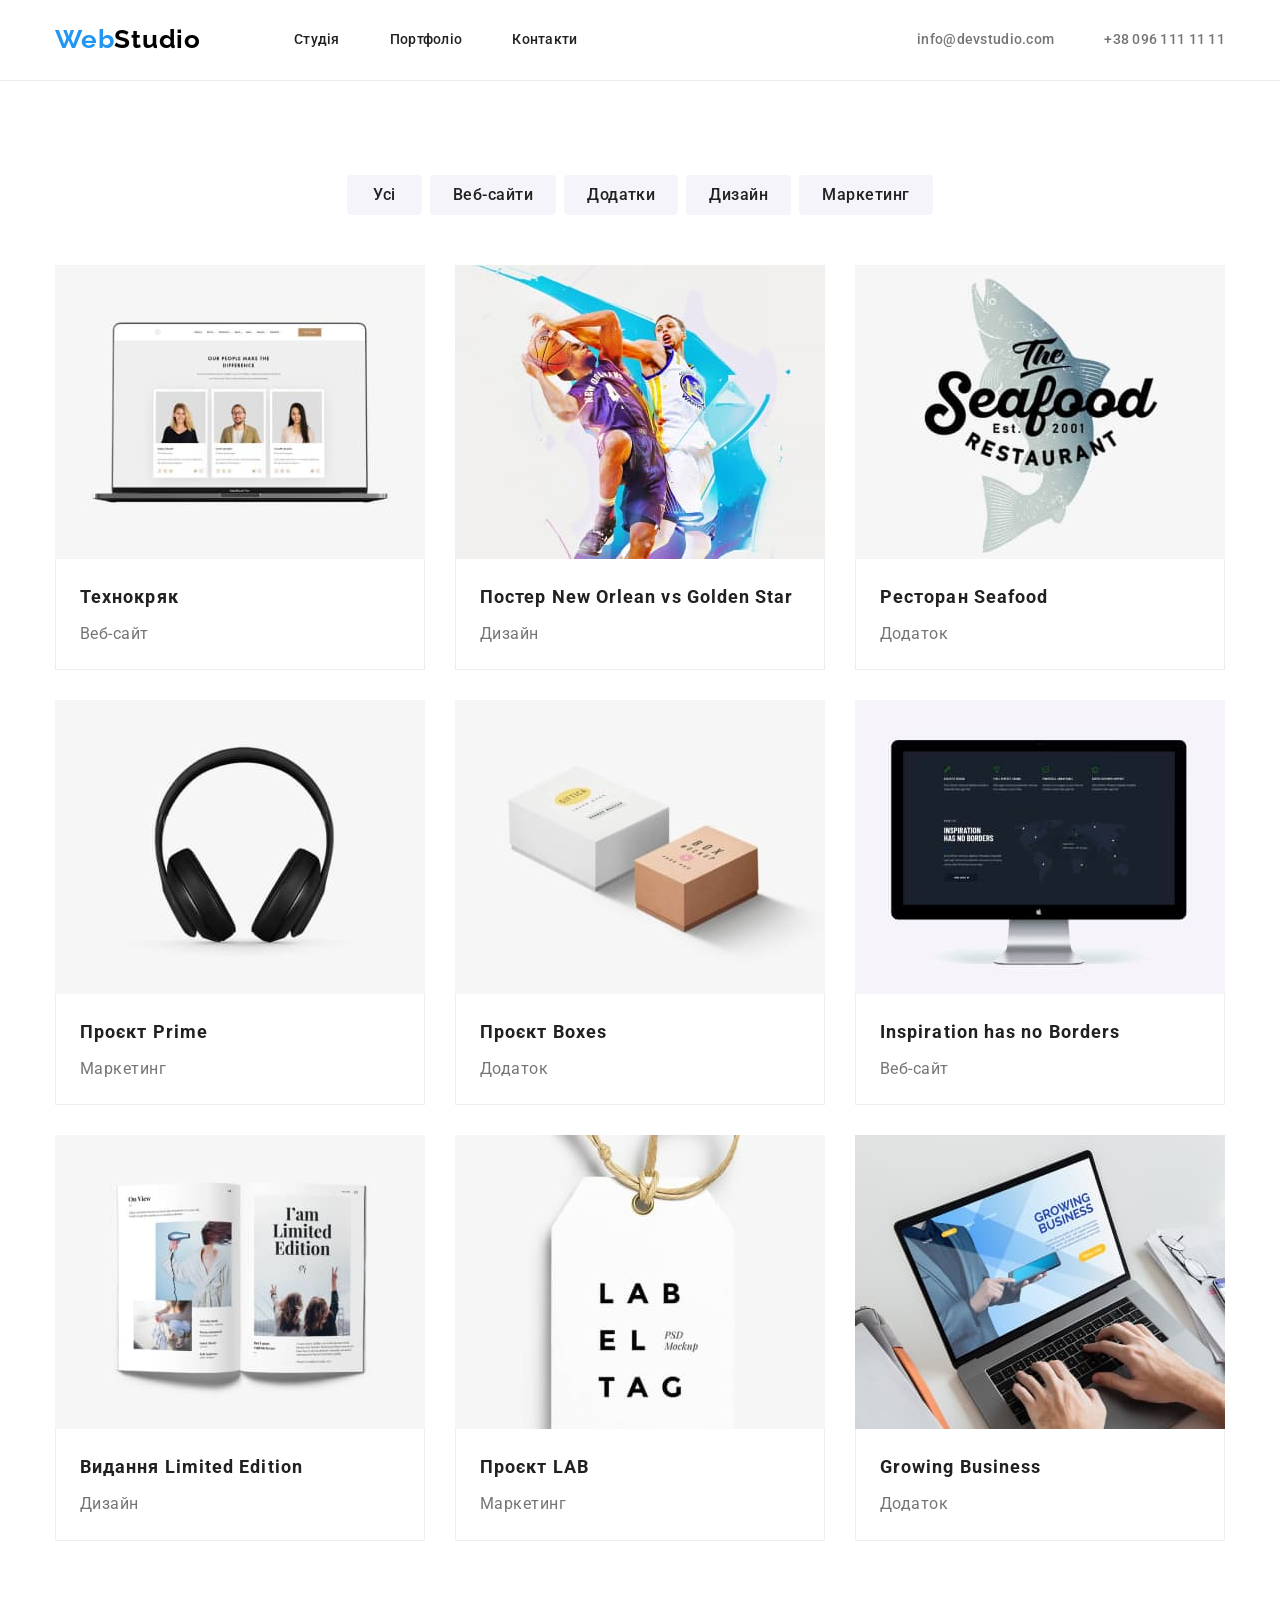
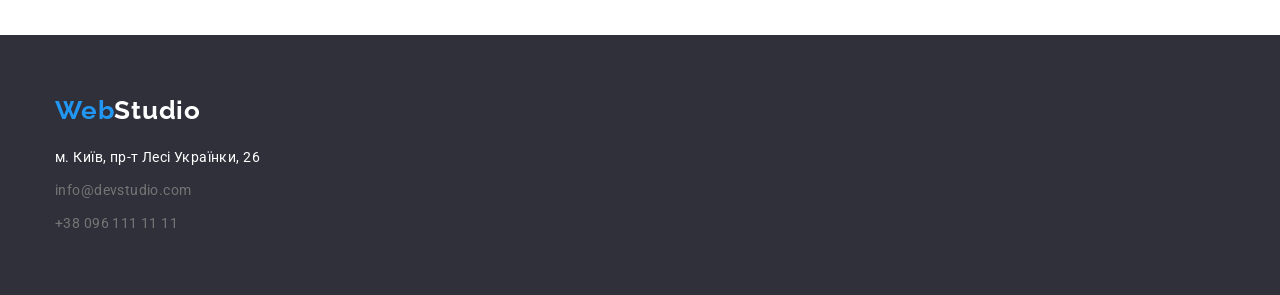
==== portfolio.html @ c7b25008 "Initial commit" ====
<!DOCTYPE html>
<html lang="uk">
  <head>
    <meta charset="UTF-8" />
    <meta http-equiv="X-UA-Compatible" content="IE=edge" />
    <meta name="viewport" content="width=device-width, initial-scale=1.0" />
    <title>WebStudio</title>
    <!-- fonts -->
    <link rel="preconnect" href="https://fonts.googleapis.com" />
    <link rel="preconnect" href="https://fonts.gstatic.com" crossorigin />
    <link rel="preconnect" href="https://fonts.googleapis.com" />
    <link rel="preconnect" href="https://fonts.gstatic.com" crossorigin />
    <link
      href="https://fonts.googleapis.com/css2?family=Raleway:wght@700&family=Roboto:wght@400;500;700;900&display=swap"
      rel="stylesheet"
    />
    <!-- modern-normalize -->
    <link
      rel="stylesheet"
      href="https://cdnjs.cloudflare.com/ajax/libs/modern-normalize/1.1.0/modern-normalize.min.css"
      integrity="sha512-wpPYUAdjBVSE4KJnH1VR1HeZfpl1ub8YT/NKx4PuQ5NmX2tKuGu6U/JRp5y+Y8XG2tV+wKQpNHVUX03MfMFn9Q=="
      crossorigin="anonymous"
      referrerpolicy="no-referrer"
    />
    <!-- custom styles -->
    <link rel="stylesheet" href="./css/styles.css" />
  </head>
  <body>
    <header>
      <div class="container header">
        <nav class="nav">
          <a class="logo logo-header" href="./index.html"
            ><span class="logo-color">Web</span>Studio</a
          >
          <ul class="nav-list">
            <li class="nav-list-item">
              <a class="nav-list-item-link display-block" href="./index.html"
                >Студія</a
              >
            </li>
            <li class="nav-list-item">
              <a
                class="nav-list-item-link display-block"
                href="./portfolio.html"
                >Портфоліо</a
              >
            </li>
            <li class="nav-list-item">
              <a class="nav-list-item-link display-block" href="#contacts-link"
                >Контакти</a
              >
            </li>
          </ul>
        </nav>
        <ul class="header-contacts">
          <li class="header-contacts-item">
            <a
              class="header-contacts-item-link display-block"
              href="mailto:info@devstudio.com"
              >info@devstudio.com</a
            >
          </li>
          <li class="header-contacts-item">
            <a
              class="header-contacts-item-link display-block"
              href="tel:+380961111111"
              >+38 096 111 11 11</a
            >
          </li>
        </ul>
      </div>
    </header>
    <main>
      <section class="section">
        <div class="container">
          <h1 class="hidden-title">Проєкти портфоліо</h1>
          <ul class="filter-list">
            <li class="filter-list-item">
              <button class="filter-list-button all-btn" type="button">
                Усі
              </button>
            </li>
            <li class="filter-list-item">
              <button class="filter-list-button secondary-btn" type="button">
                Веб-сайти
              </button>
            </li>
            <li class="filter-list-item">
              <button class="filter-list-button secondary-btn" type="button">
                Додатки
              </button>
            </li>
            <li class="filter-list-item">
              <button class="filter-list-button secondary-btn" type="button">
                Дизайн
              </button>
            </li>

            <li class="filter-list-item-button">
              <button class="filter-list-button secondary-btn" type="button">
                Маркетинг
              </button>
            </li>
          </ul>
          <ul class="portfolio-content-list">
            <li class="portfolio-content-list-item">
              <img
                src="./images/technocrack.jpg"
                alt="зразок веб-сайту"
                width="370"
                height="294"
              />
              <div class="portfolio-content-list-text">
                <h2 class="portfolio-content-list-item-heading">Технокряк</h2>
                <p class="portfolio-content-list-item-text">Веб-сайт</p>
              </div>
            </li>
            <li class="portfolio-content-list-item">
              <img
                src="./images/poster.jpg"
                alt="постер нба"
                width="370"
                height="294"
              />
              <div class="portfolio-content-list-text">
                <h2 class="portfolio-content-list-item-heading">
                  Постер New Orlean vs Golden Star
                </h2>
                <p class="portfolio-content-list-item-text">Дизайн</p>
              </div>
            </li>
            <li class="portfolio-content-list-item">
              <img
                src="./images/seafood.jpg"
                alt="логотип ресторану"
                width="370"
                height="294"
              />
              <div class="portfolio-content-list-text">
                <h2 class="portfolio-content-list-item-heading">
                  Ресторан Seafood
                </h2>
                <p class="portfolio-content-list-item-text">Додаток</p>
              </div>
            </li>
            <li class="portfolio-content-list-item">
              <img
                src="./images/prime.jpg"
                alt="слухавки"
                width="370"
                height="294"
              />
              <div class="portfolio-content-list-text">
                <h2 class="portfolio-content-list-item-heading">
                  Проєкт Prime
                </h2>
                <p class="portfolio-content-list-item-text">Маркетинг</p>
              </div>
            </li>
            <li class="portfolio-content-list-item">
              <img
                src="./images/boxes.jpg"
                alt="коробки"
                width="370"
                height="294"
              />
              <div class="portfolio-content-list-text">
                <h2 class="portfolio-content-list-item-heading">
                  Проєкт Boxes
                </h2>
                <p class="portfolio-content-list-item-text">Додаток</p>
              </div>
            </li>
            <li class="portfolio-content-list-item">
              <img
                src="./images/noborders.jpg"
                alt="зразок веб-сайту"
                width="370"
                height="294"
              />
              <div class="portfolio-content-list-text">
                <h2 class="portfolio-content-list-item-heading">
                  Inspiration has no Borders
                </h2>
                <p class="portfolio-content-list-item-text">Веб-сайт</p>
              </div>
            </li>
            <li class="portfolio-content-list-item">
              <img
                src="./images/le.jpg"
                alt="зразок оформлення сторінок"
                width="370"
                height="294"
              />
              <div class="portfolio-content-list-text">
                <h2 class="portfolio-content-list-item-heading">
                  Видання Limited Edition
                </h2>
                <p class="portfolio-content-list-item-text">Дизайн</p>
              </div>
            </li>
            <li class="portfolio-content-list-item">
              <img
                src="./images/lab.jpg"
                alt="проєкт лаб"
                width="370"
                height="294"
              />
              <div class="portfolio-content-list-text">
                <h2 class="portfolio-content-list-item-heading">Проєкт LAB</h2>
                <p class="portfolio-content-list-item-text">Маркетинг</p>
              </div>
            </li>
            <li class="portfolio-content-list-item">
              <img
                src="./images/business.jpg"
                alt="зразок додатку"
                width="370"
                height="294"
              />
              <div class="portfolio-content-list-text">
                <h2 class="portfolio-content-list-item-heading">
                  Growing Business
                </h2>
                <p class="portfolio-content-list-item-text">Додаток</p>
              </div>
            </li>
          </ul>
        </div>
      </section>
    </main>
    <footer class="contacts" id="contacts-link">
      <div class="container">
        <a class="logo footer-logo" href="./index.html"
          ><span class="logo-footer-color">Web</span>Studio</a
        >
        <address>
          <ul class="address-list">
            <li class="address-list-item">
              <a
                class="map-link"
                href="https://goo.gl/maps/me57YFcmaELghzEW9"
                target="_blank"
                rel="noopener noreferrer nofollow"
                >м. Київ, пр-т Лесі Українки, 26</a
              >
            </li>
            <li class="address-list-item">
              <a class="mail-link" href="mailto:info@devstudio.com"
                >info@devstudio.com</a
              >
            </li>
            <li class="address-list-item">
              <a class="tel-link" href="tel:+380961111111">+38 096 111 11 11</a>
            </li>
          </ul>
        </address>
      </div>
    </footer>
  </body>
</html>
---- css/styles.css ----
:root {
  /* Fonts */
  --primary-text-color: #757575;
  --title-text-color: #212121;
  --secondary-title-text-color: #ffffff;
  --secondary-text-color: #2196f3;
  --logo-text-color: #000000;
  --address-text-color: #ffffff 0.6;
  /* Background */
  --footer-background-color: #2f303a;
  --team-section-background-color: #f5f4fa;
  --hero-btn-active-color: #188ce8;
  --header-border-bottom-color: #ececec;
  --portfolio-content-border-color: #eeeeee;
}
h1,
h2,
h3,
h4,
h5,
h6,
p,
ul {
  margin: 0;
  padding: 0;
  border: 0;
  font-size: 100%;
  font: inherit;
  vertical-align: baseline;
}
img {
  display: block;
  min-width: 100%;
  height: auto;
}
.nav-list,
.header-contacts,
.features-list,
.what-are-we-list,
.our-team-list,
.address-list,
.filter-list,
.portfolio-content-list {
  list-style: none;
}
.container {
  width: 1200px;
  margin-left: auto;
  margin-right: auto;
  padding-right: 15px;
  padding-left: 15px;
}

.section {
  padding: 94px 0;
}
.what-are-we-section {
  padding-top: 0;
}
.display-block {
  display: block;
}
body {
  font-family: "Roboto", sans-serif;
  font-size: 14px;
  line-height: 1.7;
  letter-spacing: 0.03em;

  color: var(--primary-text-color);
}
/* header */
.header,
.nav {
  display: flex;
  align-items: center;
}
header {
  border-bottom: 1px solid var(--header-border-bottom-color);
}
.logo {
  font-family: "Raleway", sans-serif;
  font-weight: 700;
  font-size: 26px;
  line-height: 1.2;
  letter-spacing: 0.03em;

  color: var(--logo-text-color);
  text-decoration: none;
  text-transform: capitalize;
}
.logo-header {
  margin-right: 93px;
}
.logo-color {
  color: var(--secondary-text-color);
}
.nav-list {
  display: flex;
}
.header-contacts {
  display: flex;
  margin-left: auto;
}
.header-contacts-item:not(:last-child) {
  margin-right: 50px;
}

.nav-list-item-link,
.header-contacts-item-link {
  padding-top: 32px;
  padding-bottom: 32px;

  font-weight: 500;
  font-size: 14px;
  line-height: 1.14;
  letter-spacing: 0.02em;

  color: var(--title-text-color);
  text-decoration: none;
}
.nav-list-item:not(:last-child) {
  margin-right: 50px;
}
.header-contacts-item-link {
  color: var(--primary-text-color);
}
.nav-list-item-link:hover,
.nav-list-item-link:focus,
.nav-list-item-link:active,
.header-contacts-item-link:hover,
.header-contacts-item-link:focus,
.header-contacts-item-link:active {
  color: var(--secondary-text-color);
}
/* main */
/* hero */
.hero {
  background-color: var(--footer-background-color);
  padding: 200px 0;
  text-align: center;
}
.hero-title {
  margin-bottom: 30px;
  margin-right: auto;
  margin-left: auto;
  width: 696px;

  font-weight: 900;
  font-size: 44px;
  line-height: 1.36;
  text-align: center;
  letter-spacing: 0.06em;
  text-transform: uppercase;

  color: var(--secondary-title-text-color);
}

.hero-btn {
  padding: 10px 32px;

  font-weight: 700;
  font-size: 16px;
  line-height: 1.88;
  text-align: center;
  letter-spacing: 0.06em;

  color: var(--secondary-title-text-color);
  background-color: var(--secondary-text-color);
  cursor: pointer;
  box-shadow: 0px 4px 4px rgba(0, 0, 0, 0.15);
  border-radius: 4px;
  border: none;
}
.hero-btn:hover,
.hero-btn:focus {
  background-color: var(--hero-btn-active-color);
}
/* features */
.hidden-title {
  position: absolute;
  white-space: nowrap;
  width: 1px;
  height: 1px;
  overflow: hidden;
  border: 0;
  padding: 0;
  clip: rect(0 0 0 0);
  -webkit-clip-path: inset(50%);
  clip-path: inset(50%);
  margin: -1px;
}
.features-list {
  display: flex;
}
.features-list-item {
  width: calc((100%-30 * 3) / 4);
}
.features-list-item:not(:last-child) {
  margin-right: 30px;
}
.features-list-item-heading {
  margin-bottom: 10px;

  font-weight: 700;
  font-size: 14px;
  line-height: 1.14;
  text-transform: uppercase;

  color: var(--title-text-color);
}
/* What are we, our team */
.what-are-we-title,
.our-team-title {
  text-align: center;
  margin-bottom: 50px;

  font-weight: 700;
  font-size: 36px;
  line-height: 1.17;
  text-align: center;
  letter-spacing: 0.03em;
  color: var(--title-text-color);
}
.what-are-we-list {
  display: flex;
}
.what-are-we-list-item {
  display: block;
}
.what-are-we-list-item:not(:last-child) {
  margin-right: 30px;
}
.our-team {
  background-color: var(--team-section-background-color);
}
.our-team-list {
  display: flex;
  gap: 30px;
}
.our-team-list-item {
  background: var(--secondary-title-text-color);

  box-shadow: 0px 1px 3px #0000001f, 0px 1px 1px #00000024,
    0px 2px 1px #00000033;
  border-radius: 0px 0px 4px 4px;
}
.our-team-content {
  padding-top: 30px;
  padding-bottom: 30px;
}
.our-team-list-item-heading {
  margin-bottom: 10px;

  font-weight: 500;
  font-size: 16px;
  line-height: 1.2;
  letter-spacing: 0.03em;
  text-align: center;
  color: var(--title-text-color);
}
.our-team-list-item-text {
  font-size: 16px;
  line-height: 1.2;
  letter-spacing: 0.03em;
  text-align: center;
}
/* footer */
footer {
  padding-top: 60px;
  padding-bottom: 60px;
}
address {
  font-style: inherit;
}
.contacts {
  background-color: var(--footer-background-color);
}

.footer-logo {
  display: inline-block;
  margin-bottom: 20px;

  color: var(--secondary-title-text-color);
}
.logo-footer-color {
  color: var(--secondary-text-color);
}

.address-list-item:not(:last-child) {
  margin-bottom: 9px;
}
.map-link {
  text-decoration: none;
  color: var(--secondary-title-text-color);
}
.mail-link,
.tel-link {
  text-decoration: none;
  color: var(--address-text-color);
}
/* portfolio */
.section-portfolio {
  padding-top: 94px;
  padding-bottom: 94px;
}
.filter-list {
  display: flex;
  justify-content: center;
  margin-bottom: 50px;
}
.filter-list-item:not(:last-child) {
  margin-right: 8px;
}
.all-btn {
  padding: 7px 26px;
}
.secondary-btn {
  padding: 7px 23px;
}
.filter-list-button {
  font-style: inherit;
  font-weight: 500;
  font-size: 16px;
  line-height: 1.6;
  text-align: center;
  letter-spacing: 0.03em;
  color: var(--title-text-color);
  background-color: var(--team-section-background-color);
  cursor: pointer;
  border: none;
  border-radius: 4px;
}
.filter-list-button:hover,
.filter-list-button:focus,
.filter-list-button:active {
  font-weight: 500;
  font-size: 16px;
  line-height: 1.6;
  text-align: center;
  letter-spacing: 0.03em;
  color: var(--secondary-title-text-color);
  background-color: var(--secondary-text-color);
  box-shadow: 0px 3px 1px rgba(0, 0, 0, 0.1), 0px 1px 2px rgba(0, 0, 0, 0.08),
    0px 2px 2px rgba(0, 0, 0, 0.12);
}
.portfolio-content-list {
  display: flex;
  flex-wrap: wrap;
  margin: -15px;
}
.portfolio-content-list-item {
  margin: 15px;
}
.portfolio-content-list-text {
  padding: 20px 24px;
  border-right: 1px solid var(--portfolio-content-border-color);
  border-bottom: 1px solid var(--portfolio-content-border-color);
  border-left: 1px solid var(--portfolio-content-border-color);
}
.portfolio-content-list-item-heading {
  margin-bottom: 4px;

  font-weight: 700;
  font-size: 18px;
  line-height: 2;
  letter-spacing: 0.06em;
  color: var(--title-text-color);
}
.portfolio-content-list-item-text {
  font-size: 16px;
  line-height: 1.9;
  letter-spacing: 0.03em;
}
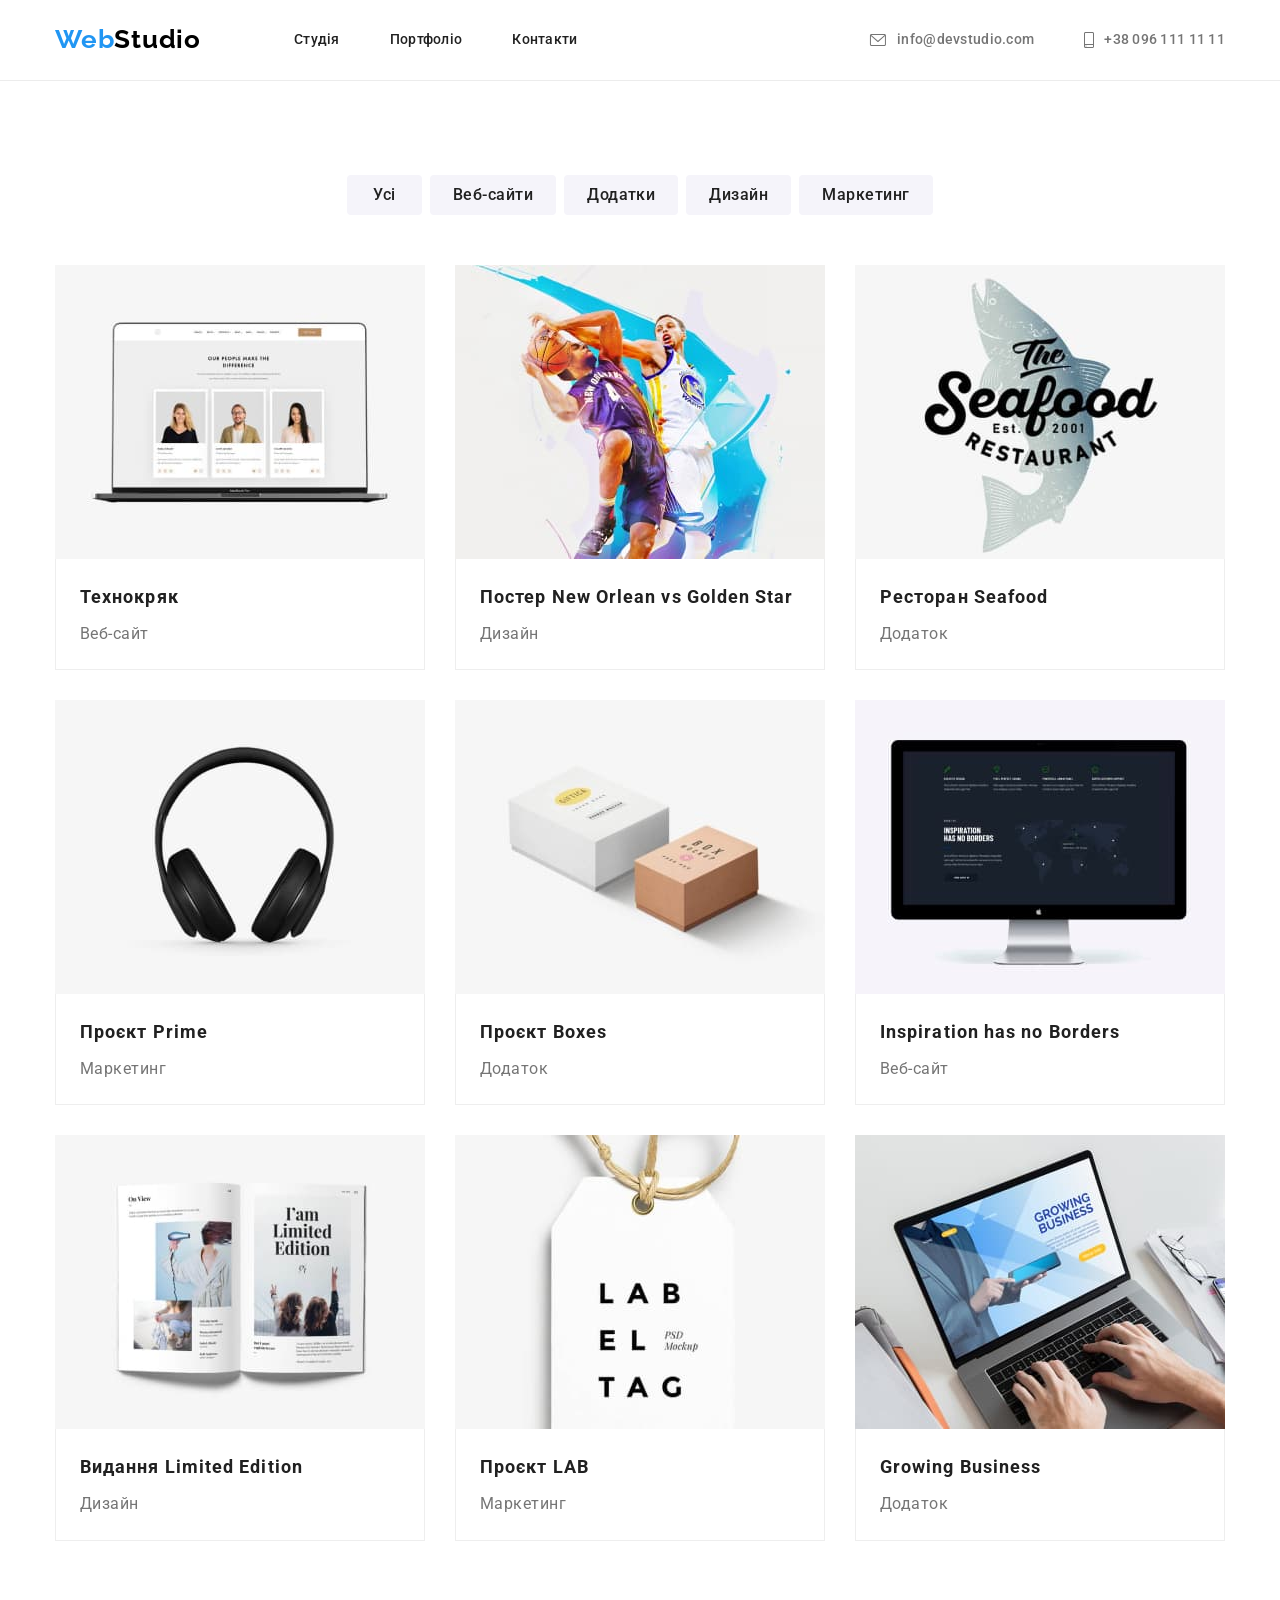
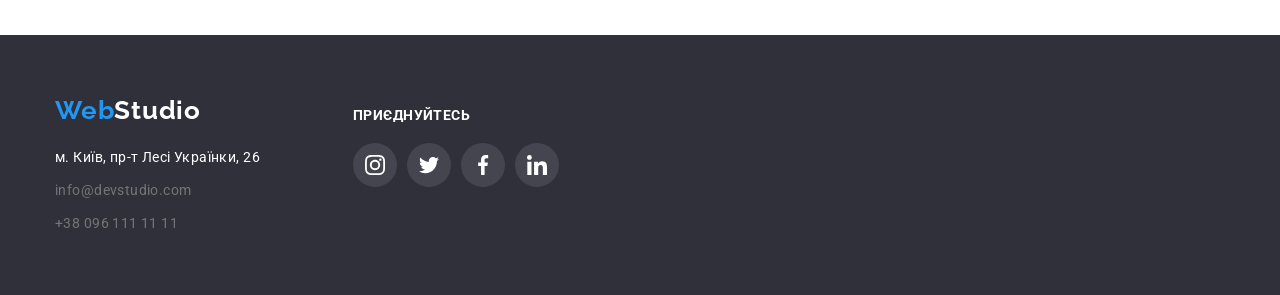
==== commit 5d6b1988: "adding icons" ====
--- a/portfolio.html
+++ b/portfolio.html
@@ -57,14 +57,22 @@
             <a
               class="header-contacts-item-link display-block"
               href="mailto:info@devstudio.com"
-              >info@devstudio.com</a
+            >
+              <svg class="icon-contacts" width="18" height="12">
+                <use href="./images/icons.svg#icon-mail"></use>
+              </svg>
+              info@devstudio.com</a
             >
           </li>
           <li class="header-contacts-item">
             <a
               class="header-contacts-item-link display-block"
               href="tel:+380961111111"
-              >+38 096 111 11 11</a
+            >
+              <svg class="icon-contacts" width="10" height="16">
+                <use href="./images/icons.svg#icon-smartphone"></use>
+              </svg>
+              +38 096 111 11 11</a
             >
           </li>
         </ul>
@@ -230,31 +238,92 @@
       </section>
     </main>
     <footer class="contacts" id="contacts-link">
-      <div class="container">
-        <a class="logo footer-logo" href="./index.html"
-          ><span class="logo-footer-color">Web</span>Studio</a
-        >
-        <address>
-          <ul class="address-list">
-            <li class="address-list-item">
-              <a
-                class="map-link"
-                href="https://goo.gl/maps/me57YFcmaELghzEW9"
+      <div class="container footer">
+        <div>
+          <a class="logo footer-logo" href="./index.html"
+            ><span class="logo-footer-color">Web</span>Studio</a
+          >
+          <address>
+            <ul class="address-list">
+              <li class="address-list-item">
+                <a
+                  class="map-link"
+                  href="https://goo.gl/maps/me57YFcmaELghzEW9"
+                  target="_blank"
+                  rel="noopener noreferrer nofollow"
+                  >м. Київ, пр-т Лесі Українки, 26</a
+                >
+              </li>
+              <li class="address-list-item">
+                <a class="mail-link" href="mailto:info@devstudio.com"
+                  >info@devstudio.com</a
+                >
+              </li>
+              <li class="address-list-item">
+                <a class="tel-link" href="tel:+380961111111"
+                  >+38 096 111 11 11</a
+                >
+              </li>
+            </ul>
+          </address>
+        </div>
+        <div class="join">
+          <p class="footer-heading-socials">приєднуйтесь</p>
+          <ul class="socials-list">
+            <li class="socials-list-item">
+              <a
+                class="socials-footer-list-item-link"
+                href="https://www.instagram.com"
                 target="_blank"
-                rel="noopener noreferrer nofollow"
-                >м. Київ, пр-т Лесі Українки, 26</a
-              >
-            </li>
-            <li class="address-list-item">
-              <a class="mail-link" href="mailto:info@devstudio.com"
-                >info@devstudio.com</a
-              >
-            </li>
-            <li class="address-list-item">
-              <a class="tel-link" href="tel:+380961111111">+38 096 111 11 11</a>
+                rel="noreferrer noopener nofollow"
+                aria-label="instagram"
+              >
+                <svg class="socials-footer-icon" width="20" height="20">
+                  <use href="./images/icons.svg#icon-instagram"></use>
+                </svg>
+              </a>
+            </li>
+            <li class="socials-list-item">
+              <a
+                class="socials-footer-list-item-link"
+                href="https://twitter.com"
+                target="_blank"
+                rel="noreferrer noopener nofollow"
+                aria-label="twitter"
+              >
+                <svg class="socials-footer-icon" width="20" height="20">
+                  <use href="./images/icons.svg#icon-twitter"></use>
+                </svg>
+              </a>
+            </li>
+            <li class="socials-list-item">
+              <a
+                class="socials-footer-list-item-link"
+                href="https://www.facebook.com"
+                target="_blank"
+                rel="noreferrer noopener nofollow"
+                aria-label="facebook"
+              >
+                <svg class="socials-footer-icon" width="20" height="20">
+                  <use href="./images/icons.svg#icon-facebook"></use>
+                </svg>
+              </a>
+            </li>
+            <li class="socials-list-item">
+              <a
+                class="socials-footer-list-item-link"
+                href="https://www.linkedin.com "
+                target="_blank"
+                rel="noreferrer noopener nofollow"
+                aria-label="linkedin"
+              >
+                <svg class="socials-footer-icon" width="20" height="20">
+                  <use href="./images/icons.svg#icon-linkedin"></use>
+                </svg>
+              </a>
             </li>
           </ul>
-        </address>
+        </div>
       </div>
     </footer>
   </body>
--- a/css/styles.css
+++ b/css/styles.css
@@ -6,12 +6,14 @@
   --secondary-text-color: #2196f3;
   --logo-text-color: #000000;
   --address-text-color: #ffffff 0.6;
+  --icon-color: #afb1b8;
   /* Background */
   --footer-background-color: #2f303a;
   --team-section-background-color: #f5f4fa;
   --hero-btn-active-color: #188ce8;
   --header-border-bottom-color: #ececec;
   --portfolio-content-border-color: #eeeeee;
+  --footer-icon-bgcolor: rgba(255, 255, 255, 0.1);
 }
 h1,
 h2,
@@ -40,7 +42,9 @@
 .our-team-list,
 .address-list,
 .filter-list,
-.portfolio-content-list {
+.portfolio-content-list,
+.socials-list,
+.clients-list {
   list-style: none;
 }
 .container {
@@ -117,6 +121,14 @@
 
   color: var(--title-text-color);
   text-decoration: none;
+}
+.header-contacts-item-link {
+  display: flex;
+  align-items: center;
+}
+.icon-contacts {
+  margin-right: 10px;
+  fill: currentColor;
 }
 .nav-list-item:not(:last-child) {
   margin-right: 50px;
@@ -195,6 +207,15 @@
 .features-list-item {
   width: calc((100%-30 * 3) / 4);
 }
+.features-icon-background {
+  display: flex;
+  justify-content: center;
+  align-items: center;
+  padding: 25px 100px;
+  margin-bottom: 30px;
+  background-color: var(--team-section-background-color);
+  border-radius: 4px;
+}
 .features-list-item:not(:last-child) {
   margin-right: 30px;
 }
@@ -210,7 +231,8 @@
 }
 /* What are we, our team */
 .what-are-we-title,
-.our-team-title {
+.our-team-title,
+.clients {
   text-align: center;
   margin-bottom: 50px;
 
@@ -244,9 +266,11 @@
     0px 2px 1px #00000033;
   border-radius: 0px 0px 4px 4px;
 }
+.our-team-list-item-text {
+  margin-bottom: 16px;
+}
 .our-team-content {
-  padding-top: 30px;
-  padding-bottom: 30px;
+  padding: 30px 32px;
 }
 .our-team-list-item-heading {
   margin-bottom: 10px;
@@ -263,6 +287,55 @@
   line-height: 1.2;
   letter-spacing: 0.03em;
   text-align: center;
+}
+.socials-list {
+  display: flex;
+  justify-content: center;
+  gap: 10px;
+}
+
+.socials-list-item-link {
+  display: flex;
+  width: 44px;
+  height: 44px;
+  justify-content: center;
+  align-items: center;
+  border-radius: 50%;
+  fill: var(--icon-color);
+}
+.socials-list-item-link:hover,
+.socials-list-item-link:focus {
+  background-color: var(--secondary-text-color);
+}
+.socials-list-item-link:hover,
+.socials-list-item-link:focus .socials-icon {
+  fill: var(--secondary-title-text-color);
+}
+.clients-list {
+  display: flex;
+}
+.clients-list-item:not(:last-child) {
+  margin-right: 28px;
+}
+.clients-list-item {
+  border: 1px solid var(--icon-color);
+  border-radius: 4px;
+}
+.clients-link {
+  display: flex;
+  align-items: center;
+  justify-content: center;
+  padding: 16px 32px;
+
+  fill: var(--icon-color);
+}
+.clients-list-item:hover,
+.clients-list-item:focus {
+  border: 1px solid var(--secondary-text-color);
+}
+.clients-link:hover,
+.clients-link:focus .client {
+  fill: var(--secondary-text-color);
 }
 /* footer */
 footer {
@@ -271,6 +344,10 @@
 }
 address {
   font-style: inherit;
+}
+.footer {
+  display: flex;
+  gap: 93px;
 }
 .contacts {
   background-color: var(--footer-background-color);
@@ -371,3 +448,32 @@
   line-height: 1.9;
   letter-spacing: 0.03em;
 }
+.footer-heading-socials {
+  font-weight: 700;
+  font-size: 14px;
+  line-height: 16px;
+  letter-spacing: 0.03em;
+  text-transform: uppercase;
+
+  color: var(--secondary-title-text-color);
+}
+.join {
+  padding-top: 12px;
+}
+.footer-heading-socials {
+  margin-bottom: 20px;
+}
+.socials-footer-list-item-link {
+  display: flex;
+  width: 44px;
+  height: 44px;
+  justify-content: center;
+  align-items: center;
+  border-radius: 50%;
+  background-color: var(--footer-icon-bgcolor);
+  fill: var(--secondary-title-text-color);
+}
+.socials-footer-list-item-link:hover,
+.socials-footer-list-item-link:focus {
+  background-color: var(--secondary-text-color);
+}
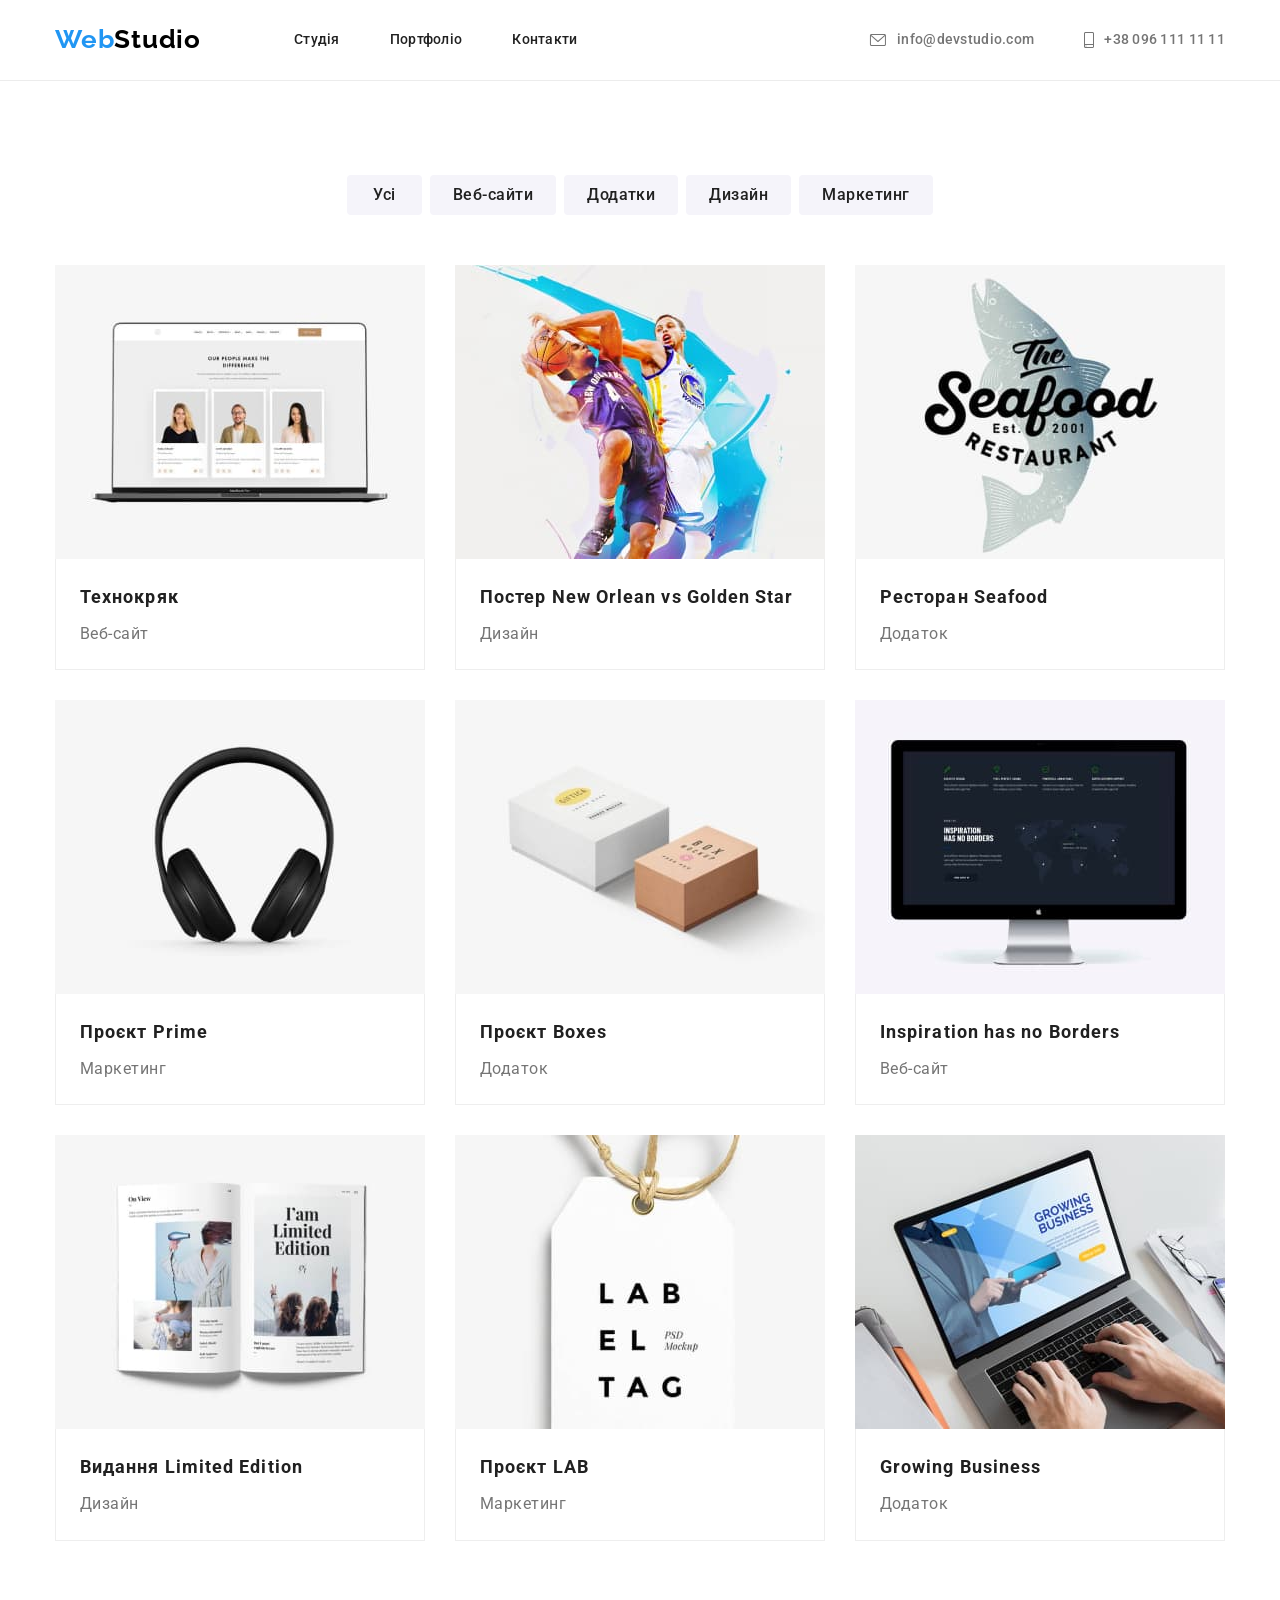
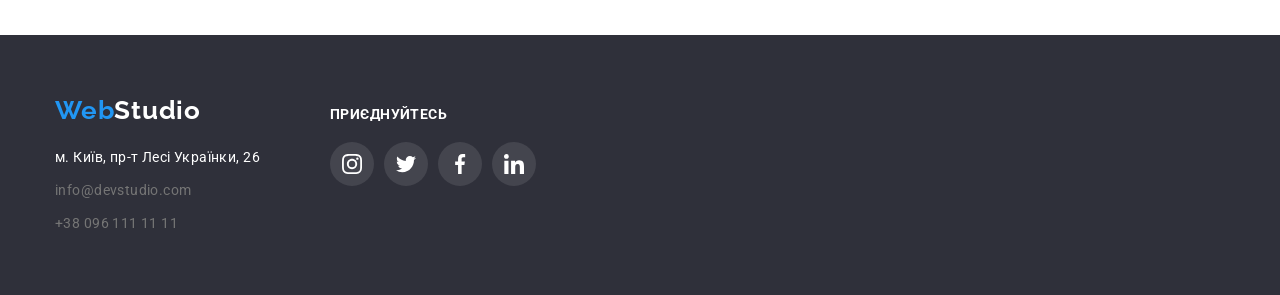
==== commit e2c7909d: "styles corrections" ====
--- a/portfolio.html
+++ b/portfolio.html
@@ -112,126 +112,146 @@
           </ul>
           <ul class="portfolio-content-list">
             <li class="portfolio-content-list-item">
-              <img
-                src="./images/technocrack.jpg"
-                alt="зразок веб-сайту"
-                width="370"
-                height="294"
-              />
-              <div class="portfolio-content-list-text">
-                <h2 class="portfolio-content-list-item-heading">Технокряк</h2>
-                <p class="portfolio-content-list-item-text">Веб-сайт</p>
-              </div>
-            </li>
-            <li class="portfolio-content-list-item">
-              <img
-                src="./images/poster.jpg"
-                alt="постер нба"
-                width="370"
-                height="294"
-              />
-              <div class="portfolio-content-list-text">
-                <h2 class="portfolio-content-list-item-heading">
-                  Постер New Orlean vs Golden Star
-                </h2>
-                <p class="portfolio-content-list-item-text">Дизайн</p>
-              </div>
-            </li>
-            <li class="portfolio-content-list-item">
-              <img
-                src="./images/seafood.jpg"
-                alt="логотип ресторану"
-                width="370"
-                height="294"
-              />
-              <div class="portfolio-content-list-text">
-                <h2 class="portfolio-content-list-item-heading">
-                  Ресторан Seafood
-                </h2>
-                <p class="portfolio-content-list-item-text">Додаток</p>
-              </div>
-            </li>
-            <li class="portfolio-content-list-item">
-              <img
-                src="./images/prime.jpg"
-                alt="слухавки"
-                width="370"
-                height="294"
-              />
-              <div class="portfolio-content-list-text">
-                <h2 class="portfolio-content-list-item-heading">
-                  Проєкт Prime
-                </h2>
-                <p class="portfolio-content-list-item-text">Маркетинг</p>
-              </div>
-            </li>
-            <li class="portfolio-content-list-item">
-              <img
-                src="./images/boxes.jpg"
-                alt="коробки"
-                width="370"
-                height="294"
-              />
-              <div class="portfolio-content-list-text">
-                <h2 class="portfolio-content-list-item-heading">
-                  Проєкт Boxes
-                </h2>
-                <p class="portfolio-content-list-item-text">Додаток</p>
-              </div>
-            </li>
-            <li class="portfolio-content-list-item">
-              <img
-                src="./images/noborders.jpg"
-                alt="зразок веб-сайту"
-                width="370"
-                height="294"
-              />
-              <div class="portfolio-content-list-text">
-                <h2 class="portfolio-content-list-item-heading">
-                  Inspiration has no Borders
-                </h2>
-                <p class="portfolio-content-list-item-text">Веб-сайт</p>
-              </div>
-            </li>
-            <li class="portfolio-content-list-item">
-              <img
-                src="./images/le.jpg"
-                alt="зразок оформлення сторінок"
-                width="370"
-                height="294"
-              />
-              <div class="portfolio-content-list-text">
-                <h2 class="portfolio-content-list-item-heading">
-                  Видання Limited Edition
-                </h2>
-                <p class="portfolio-content-list-item-text">Дизайн</p>
-              </div>
-            </li>
-            <li class="portfolio-content-list-item">
-              <img
-                src="./images/lab.jpg"
-                alt="проєкт лаб"
-                width="370"
-                height="294"
-              />
-              <div class="portfolio-content-list-text">
-                <h2 class="portfolio-content-list-item-heading">Проєкт LAB</h2>
-                <p class="portfolio-content-list-item-text">Маркетинг</p>
-              </div>
-            </li>
-            <li class="portfolio-content-list-item">
-              <img
-                src="./images/business.jpg"
-                alt="зразок додатку"
-                width="370"
-                height="294"
-              />
-              <div class="portfolio-content-list-text">
-                <h2 class="portfolio-content-list-item-heading">
-                  Growing Business
-                </h2>
-                <p class="portfolio-content-list-item-text">Додаток</p>
-              </div>
+              <a href="" class="portfolio-card">
+                <img
+                  src="./images/technocrack.jpg"
+                  alt="зразок веб-сайту"
+                  width="370"
+                  height="294"
+                />
+                <div class="portfolio-content-list-text">
+                  <h2 class="portfolio-content-list-item-heading">Технокряк</h2>
+                  <p class="portfolio-content-list-item-text">Веб-сайт</p>
+                </div>
+              </a>
+            </li>
+            <li class="portfolio-content-list-item">
+              <a href="" class="portfolio-card">
+                <img
+                  src="./images/poster.jpg"
+                  alt="постер нба"
+                  width="370"
+                  height="294"
+                />
+                <div class="portfolio-content-list-text">
+                  <h2 class="portfolio-content-list-item-heading">
+                    Постер New Orlean vs Golden Star
+                  </h2>
+                  <p class="portfolio-content-list-item-text">Дизайн</p>
+                </div>
+              </a>
+            </li>
+            <li class="portfolio-content-list-item">
+              <a href="" class="portfolio-card">
+                <img
+                  src="./images/seafood.jpg"
+                  alt="логотип ресторану"
+                  width="370"
+                  height="294"
+                />
+                <div class="portfolio-content-list-text">
+                  <h2 class="portfolio-content-list-item-heading">
+                    Ресторан Seafood
+                  </h2>
+                  <p class="portfolio-content-list-item-text">Додаток</p>
+                </div>
+              </a>
+            </li>
+            <li class="portfolio-content-list-item">
+              <a href="" class="portfolio-card">
+                <img
+                  src="./images/prime.jpg"
+                  alt="слухавки"
+                  width="370"
+                  height="294"
+                />
+                <div class="portfolio-content-list-text">
+                  <h2 class="portfolio-content-list-item-heading">
+                    Проєкт Prime
+                  </h2>
+                  <p class="portfolio-content-list-item-text">Маркетинг</p>
+                </div>
+              </a>
+            </li>
+            <li class="portfolio-content-list-item">
+              <a href="" class="portfolio-card">
+                <img
+                  src="./images/boxes.jpg"
+                  alt="коробки"
+                  width="370"
+                  height="294"
+                />
+                <div class="portfolio-content-list-text">
+                  <h2 class="portfolio-content-list-item-heading">
+                    Проєкт Boxes
+                  </h2>
+                  <p class="portfolio-content-list-item-text">Додаток</p>
+                </div>
+              </a>
+            </li>
+            <li class="portfolio-content-list-item">
+              <a href="" class="portfolio-card">
+                <img
+                  src="./images/noborders.jpg"
+                  alt="зразок веб-сайту"
+                  width="370"
+                  height="294"
+                />
+                <div class="portfolio-content-list-text">
+                  <h2 class="portfolio-content-list-item-heading">
+                    Inspiration has no Borders
+                  </h2>
+                  <p class="portfolio-content-list-item-text">Веб-сайт</p>
+                </div>
+              </a>
+            </li>
+            <li class="portfolio-content-list-item">
+              <a href="" class="portfolio-card">
+                <img
+                  src="./images/le.jpg"
+                  alt="зразок оформлення сторінок"
+                  width="370"
+                  height="294"
+                />
+                <div class="portfolio-content-list-text">
+                  <h2 class="portfolio-content-list-item-heading">
+                    Видання Limited Edition
+                  </h2>
+                  <p class="portfolio-content-list-item-text">Дизайн</p>
+                </div>
+              </a>
+            </li>
+            <li class="portfolio-content-list-item">
+              <a href="" class="portfolio-card">
+                <img
+                  src="./images/lab.jpg"
+                  alt="проєкт лаб"
+                  width="370"
+                  height="294"
+                />
+                <div class="portfolio-content-list-text">
+                  <h2 class="portfolio-content-list-item-heading">
+                    Проєкт LAB
+                  </h2>
+                  <p class="portfolio-content-list-item-text">Маркетинг</p>
+                </div>
+              </a>
+            </li>
+            <li class="portfolio-content-list-item">
+              <a href="" class="portfolio-card">
+                <img
+                  src="./images/business.jpg"
+                  alt="зразок додатку"
+                  width="370"
+                  height="294"
+                />
+                <div class="portfolio-content-list-text">
+                  <h2 class="portfolio-content-list-item-heading">
+                    Growing Business
+                  </h2>
+                  <p class="portfolio-content-list-item-text">Додаток</p>
+                </div>
+              </a>
             </li>
           </ul>
         </div>
--- a/css/styles.css
+++ b/css/styles.css
@@ -14,6 +14,7 @@
   --header-border-bottom-color: #ececec;
   --portfolio-content-border-color: #eeeeee;
   --footer-icon-bgcolor: rgba(255, 255, 255, 0.1);
+  --hero-background: #c4c4c4;
 }
 h1,
 h2,
@@ -147,9 +148,21 @@
 /* main */
 /* hero */
 .hero {
-  background-color: var(--footer-background-color);
+  max-width: 1600px;
   padding: 200px 0;
-  text-align: center;
+  margin-left: auto;
+  margin-right: auto;
+  text-align: center;
+
+  background-color: var(--hero-background);
+  background-image: linear-gradient(
+      rgba(47, 48, 58, 0.4),
+      rgba(47, 48, 58, 0.4)
+    ),
+    url(../images/hero.jpg);
+  background-repeat: no-repeat;
+  background-position: center;
+  background-size: cover;
 }
 .hero-title {
   margin-bottom: 30px;
@@ -211,7 +224,7 @@
   display: flex;
   justify-content: center;
   align-items: center;
-  padding: 25px 100px;
+  height: 120px;
   margin-bottom: 30px;
   background-color: var(--team-section-background-color);
   border-radius: 4px;
@@ -311,6 +324,7 @@
 .socials-list-item-link:focus .socials-icon {
   fill: var(--secondary-title-text-color);
 }
+/* Clients */
 .clients-list {
   display: flex;
 }
@@ -318,23 +332,24 @@
   margin-right: 28px;
 }
 .clients-list-item {
+  width: 170px;
+  height: 92px;
+}
+.clients-link {
+  display: flex;
+  align-items: center;
+  justify-content: center;
+  width: 100%;
+  height: 100%;
+
+  fill: var(--icon-color);
   border: 1px solid var(--icon-color);
   border-radius: 4px;
 }
-.clients-link {
-  display: flex;
-  align-items: center;
-  justify-content: center;
-  padding: 16px 32px;
-
-  fill: var(--icon-color);
-}
-.clients-list-item:hover,
-.clients-list-item:focus {
+.clients-link:hover,
+.clients-link:focus,
+.clients-link:active .client {
   border: 1px solid var(--secondary-text-color);
-}
-.clients-link:hover,
-.clients-link:focus .client {
   fill: var(--secondary-text-color);
 }
 /* footer */
@@ -347,7 +362,8 @@
 }
 .footer {
   display: flex;
-  gap: 93px;
+  align-items: baseline;
+  gap: 70px;
 }
 .contacts {
   background-color: var(--footer-background-color);
@@ -375,79 +391,6 @@
   text-decoration: none;
   color: var(--address-text-color);
 }
-/* portfolio */
-.section-portfolio {
-  padding-top: 94px;
-  padding-bottom: 94px;
-}
-.filter-list {
-  display: flex;
-  justify-content: center;
-  margin-bottom: 50px;
-}
-.filter-list-item:not(:last-child) {
-  margin-right: 8px;
-}
-.all-btn {
-  padding: 7px 26px;
-}
-.secondary-btn {
-  padding: 7px 23px;
-}
-.filter-list-button {
-  font-style: inherit;
-  font-weight: 500;
-  font-size: 16px;
-  line-height: 1.6;
-  text-align: center;
-  letter-spacing: 0.03em;
-  color: var(--title-text-color);
-  background-color: var(--team-section-background-color);
-  cursor: pointer;
-  border: none;
-  border-radius: 4px;
-}
-.filter-list-button:hover,
-.filter-list-button:focus,
-.filter-list-button:active {
-  font-weight: 500;
-  font-size: 16px;
-  line-height: 1.6;
-  text-align: center;
-  letter-spacing: 0.03em;
-  color: var(--secondary-title-text-color);
-  background-color: var(--secondary-text-color);
-  box-shadow: 0px 3px 1px rgba(0, 0, 0, 0.1), 0px 1px 2px rgba(0, 0, 0, 0.08),
-    0px 2px 2px rgba(0, 0, 0, 0.12);
-}
-.portfolio-content-list {
-  display: flex;
-  flex-wrap: wrap;
-  margin: -15px;
-}
-.portfolio-content-list-item {
-  margin: 15px;
-}
-.portfolio-content-list-text {
-  padding: 20px 24px;
-  border-right: 1px solid var(--portfolio-content-border-color);
-  border-bottom: 1px solid var(--portfolio-content-border-color);
-  border-left: 1px solid var(--portfolio-content-border-color);
-}
-.portfolio-content-list-item-heading {
-  margin-bottom: 4px;
-
-  font-weight: 700;
-  font-size: 18px;
-  line-height: 2;
-  letter-spacing: 0.06em;
-  color: var(--title-text-color);
-}
-.portfolio-content-list-item-text {
-  font-size: 16px;
-  line-height: 1.9;
-  letter-spacing: 0.03em;
-}
 .footer-heading-socials {
   font-weight: 700;
   font-size: 14px;
@@ -456,9 +399,6 @@
   text-transform: uppercase;
 
   color: var(--secondary-title-text-color);
-}
-.join {
-  padding-top: 12px;
 }
 .footer-heading-socials {
   margin-bottom: 20px;
@@ -474,6 +414,91 @@
   fill: var(--secondary-title-text-color);
 }
 .socials-footer-list-item-link:hover,
-.socials-footer-list-item-link:focus {
+.socials-footer-list-item-link:focus,
+.socials-footer-list-item-link:active {
   background-color: var(--secondary-text-color);
 }
+
+/* portfolio */
+.section-portfolio {
+  padding-top: 94px;
+  padding-bottom: 94px;
+}
+.filter-list {
+  display: flex;
+  justify-content: center;
+  margin-bottom: 50px;
+}
+.filter-list-item:not(:last-child) {
+  margin-right: 8px;
+}
+.all-btn {
+  padding: 7px 26px;
+}
+.secondary-btn {
+  padding: 7px 23px;
+}
+.filter-list-button {
+  font-style: inherit;
+  font-weight: 500;
+  font-size: 16px;
+  line-height: 1.6;
+  text-align: center;
+  letter-spacing: 0.03em;
+  color: var(--title-text-color);
+  background-color: var(--team-section-background-color);
+  cursor: pointer;
+  border: none;
+  border-radius: 4px;
+}
+.filter-list-button:hover,
+.filter-list-button:focus,
+.filter-list-button:active {
+  font-weight: 500;
+  font-size: 16px;
+  line-height: 1.6;
+  text-align: center;
+  letter-spacing: 0.03em;
+  color: var(--secondary-title-text-color);
+  background-color: var(--secondary-text-color);
+  box-shadow: 0px 3px 1px rgba(0, 0, 0, 0.1), 0px 1px 2px rgba(0, 0, 0, 0.08),
+    0px 2px 2px rgba(0, 0, 0, 0.12);
+}
+.portfolio-card {
+  display: block;
+  text-decoration: none;
+  color: inherit;
+}
+.portfolio-content-list {
+  display: flex;
+  flex-wrap: wrap;
+  margin: -15px;
+}
+.portfolio-content-list-item {
+  margin: 15px;
+}
+.portfolio-content-list-text {
+  padding: 20px 24px;
+  border-right: 1px solid var(--portfolio-content-border-color);
+  border-bottom: 1px solid var(--portfolio-content-border-color);
+  border-left: 1px solid var(--portfolio-content-border-color);
+}
+.portfolio-content-list-item-heading {
+  margin-bottom: 4px;
+
+  font-weight: 700;
+  font-size: 18px;
+  line-height: 2;
+  letter-spacing: 0.06em;
+  color: var(--title-text-color);
+}
+.portfolio-content-list-item-text {
+  font-size: 16px;
+  line-height: 1.9;
+  letter-spacing: 0.03em;
+}
+.portfolio-card:hover,
+.portfolio-card:focus {
+  box-shadow: 0px 1px 1px rgba(0, 0, 0, 0.12), 0px 4px 4px rgba(0, 0, 0, 0.06),
+    1px 4px 6px rgba(0, 0, 0, 0.16);
+}
